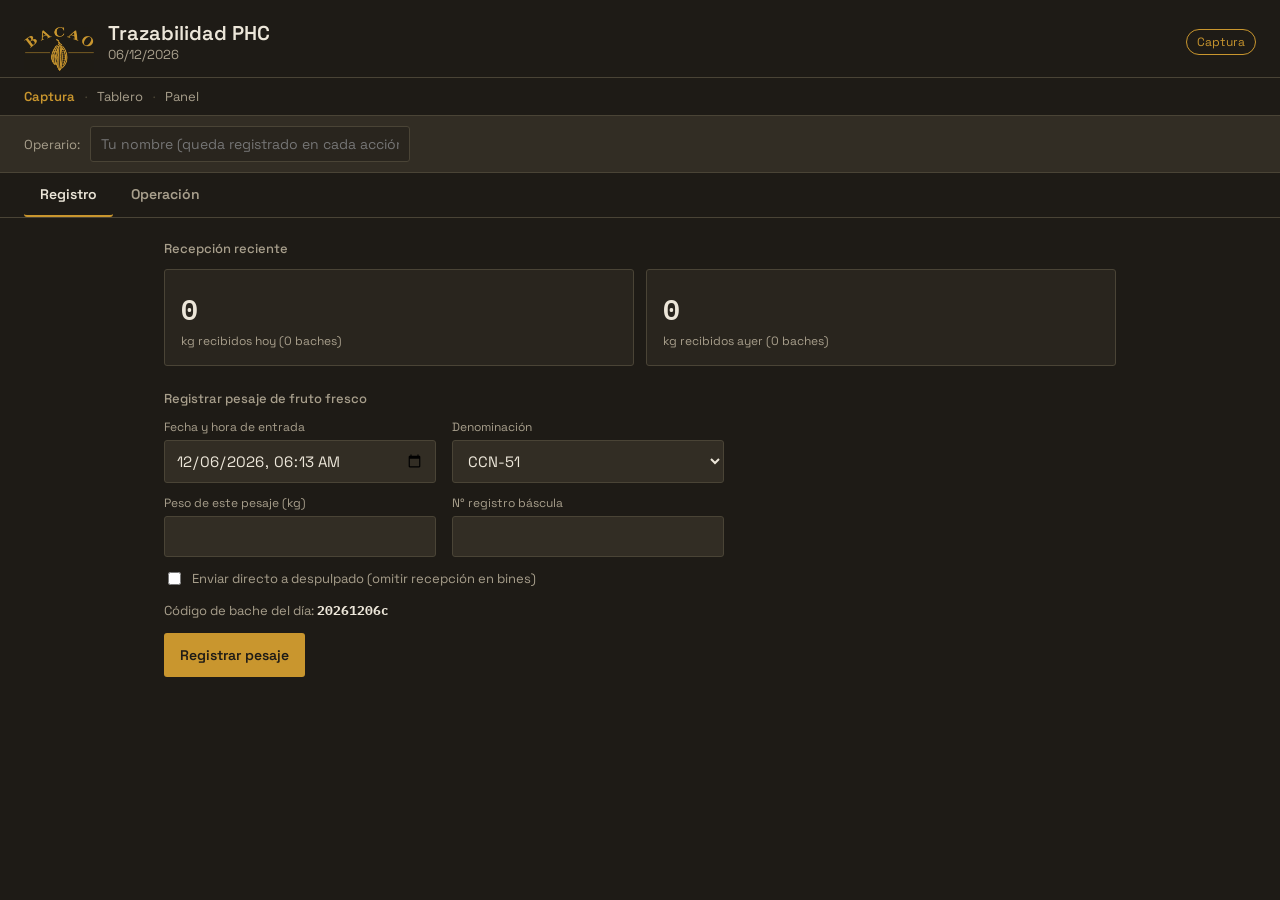
==== index.html @ 03322880 "Add files via upload" ====
<!DOCTYPE html>
<html lang="es">
<head>
<meta charset="UTF-8">
<meta name="viewport" content="width=device-width, initial-scale=1">
<title>Trazabilidad PHC — Captura</title>
<link rel="stylesheet" href="style.css">
<link rel="manifest" href="manifest.json">
<meta name="theme-color" content="#1E1B16">
<link rel="icon" href="icons/icono-192.png" type="image/png">
<link rel="apple-touch-icon" href="icons/icono-192.png">
</head>
<body>

<header>
  <div class="header-brand">
    <img src="logo-bacao.png" alt="Bacao" class="brand-logo">
    <div class="header-titles">
      <h1>Trazabilidad PHC</h1>
      <span class="sub" id="fecha-hoy"></span>
      <span class="sub" id="sync-status" style="color:var(--warn);"></span>
    </div>
  </div>
  <span class="page-role">Captura</span>
</header>

<div class="page-links">
  <a href="index.html" class="current">Captura</a>
  <span>·</span>
  <a href="tablero.html">Tablero</a>
  <span>·</span>
  <a href="panel.html">Panel</a>
</div>

<div class="operario-bar">
  <label for="operario-nombre">Operario:</label>
  <input type="text" id="operario-nombre" placeholder="Tu nombre (queda registrado en cada acción)">
</div>

<nav class="tabs">
  <button data-tab="registro" class="active">Registro</button>
  <button data-tab="operacion">Operación</button>
</nav>

<main>

  <div class="panel active" id="panel-registro">
    <p class="block-title">Recepción reciente</p>
    <div class="dash-grid" id="resumen-hoy-ayer" style="margin-bottom:24px;"></div>

    <p class="block-title">Registrar pesaje de fruto fresco</p>
    <div class="form-grid">
      <div class="field">
        <label>Fecha y hora de entrada</label>
        <input type="datetime-local" id="f-fecha">
      </div>
      <div class="field">
        <label>Denominación</label>
        <select id="f-denom">
          <option value="ccn51">CCN-51</option>
          <option value="aromatico">Aromático</option>
          <option value="upia">Upia</option>
        </select>
      </div>
      <div class="field">
        <label>Peso de este pesaje (kg)</label>
        <input type="number" id="f-peso" min="0" step="0.1">
      </div>
      <div class="field">
        <label>N° registro báscula</label>
        <input type="text" id="f-bascula">
      </div>
      <div style="grid-column:1/-1; display:flex; align-items:center; gap:8px; margin-bottom:12px;">
        <input type="checkbox" id="f-directo" style="width:auto;">
        <label for="f-directo" style="font-size:13px; color:var(--ink-dim);">Enviar directo a despulpado (omitir recepción en bines)</label>
      </div>
    </div>
    <div class="preview-codigo">Código de bache del día: <b id="codigo-preview">—</b></div>
    <div class="preview-codigo" id="bines-preview"></div>
    <div id="form-msg"></div>
    <button id="btn-registrar" style="margin-top:12px;">Registrar pesaje</button>
  </div>

  <div class="panel" id="panel-operacion">
    <p class="block-title">Flujo de inventario</p>
    <div style="overflow-x:auto; margin-bottom:26px;"><div id="flujo-svg"></div></div>

    <p class="block-title">Capacidad ocupada por unidad de proceso</p>
    <div id="cap-table" style="margin-bottom:28px;"></div>

    <p class="block-title">Baches por unidad de proceso (excesos de tiempo)</p>
    <div class="dash-grid" id="op-dash-grid" style="margin-bottom:28px;"></div>

    <p class="block-title" id="op-count">Baches activos</p>
    <div id="op-list"></div>
  </div>

</main>

<script src="shared.js"></script>
<script src="captura.js"></script>
<script>
  if('serviceWorker' in navigator){
    window.addEventListener('load', ()=>{
      navigator.serviceWorker.register('sw.js').catch(()=>{ /* si falla, la app sigue funcionando igual, solo sin modo offline */ });
    });
  }
</script>
</body>
</html>
---- style.css ----
@import url('https://fonts.googleapis.com/css2?family=Space+Grotesk:wght@400;500;600;700&family=IBM+Plex+Mono:wght@400;500;600&display=swap');

  :root{
    --bg: #1E1B16;
    --panel: #29251E;
    --panel-2: #322D24;
    --line: #4A4436;
    --ink: #ECE6D9;
    --ink-dim: #A89F8C;
    --amber: #C9962E;
    --c-ccn51: #B4602E;
    --c-aromatico: #C9962E;
    --c-upia: #6B7F4E;
    --ok: #6B7F4E;
    --warn: #C15A3E;
    --radius: 3px;
  }
  *{box-sizing:border-box;}
  body{
    margin:0; background:var(--bg); color:var(--ink);
    font-family:'Space Grotesk',sans-serif;
    min-height:100vh; padding-bottom:60px;
  }
  .mono{font-family:'IBM Plex Mono',monospace;}

  header{
    padding:20px 24px 0; border-bottom:1px solid var(--line);
    display:flex; justify-content:space-between; align-items:center; flex-wrap:wrap; gap:12px;
  }
  .header-brand{display:flex; align-items:center; gap:14px;}
  .brand-logo{height:44px; width:auto; display:block;}
  .header-titles{display:flex; flex-direction:column; padding-bottom:14px;}
  header h1{margin:0; font-size:20px; font-weight:600;}
  header .sub{color:var(--ink-dim); font-size:13px;}
  .page-role{
    font-size:12px; color:var(--amber); border:1px solid var(--amber);
    padding:4px 10px; border-radius:20px; white-space:nowrap; margin-bottom:14px;
  }
  .page-links{
    display:flex; gap:10px; align-items:center; padding:10px 24px;
    border-bottom:1px solid var(--line); font-size:13px;
  }
  .page-links a{color:var(--ink-dim); text-decoration:none;}
  .page-links a:hover{color:var(--ink);}
  .page-links a.current{color:var(--amber); font-weight:600;}
  .page-links span{color:var(--line);}

  .operario-bar{
    display:flex; align-items:center; gap:10px; padding:10px 24px;
    border-bottom:1px solid var(--line); background:var(--panel-2);
  }
  .operario-bar label{font-size:13px; color:var(--ink-dim); white-space:nowrap;}
  .operario-bar input{
    flex:1; max-width:320px; background:var(--panel); border:1px solid var(--line); color:var(--ink);
    padding:8px 10px; border-radius:var(--radius); font-size:14px; font-family:inherit;
  }

  nav.tabs{
    display:flex; gap:2px; padding:0 24px; border-bottom:1px solid var(--line);
    overflow-x:auto;
  }
  nav.tabs button{
    background:none; border:none; color:var(--ink-dim); padding:12px 16px;
    font-size:14px; font-family:inherit; cursor:pointer; border-bottom:2px solid transparent;
    white-space:nowrap;
  }
  nav.tabs button.active{color:var(--ink); border-bottom-color:var(--amber);}

  main{padding:22px 24px; max-width:1000px; margin:0 auto;}
  .panel{display:none;}
  .panel.active{display:block;}

  .block-title{font-size:13px; color:var(--ink-dim); margin:0 0 12px; font-weight:500;}
  .empty{color:var(--ink-dim); font-size:14px; padding:36px 0; text-align:center; border:1px dashed var(--line); border-radius:var(--radius);}

  .field{display:flex; flex-direction:column; gap:5px; margin-bottom:12px;}
  .field label{font-size:12px; color:var(--ink-dim);}
  .field input, .field select{
    background:var(--panel-2); border:1px solid var(--line); color:var(--ink);
    padding:10px 11px; border-radius:var(--radius); font-size:15px; font-family:inherit;
  }
  .field input:focus, .field select:focus{outline:1px solid var(--amber); border-color:var(--amber);}

  .form-grid{display:grid; grid-template-columns:1fr 1fr; gap:0 16px; max-width:560px;}
  @media (max-width:600px){ .form-grid{grid-template-columns:1fr;} }

  button{
    background:var(--amber); color:#1E1B16; border:none; padding:11px 16px;
    border-radius:var(--radius); font-weight:600; font-size:14px; cursor:pointer; font-family:inherit;
    min-height:44px;
  }
  button:hover{filter:brightness(1.08);}
  button.secondary{background:transparent; color:var(--ink); border:1px solid var(--line);}
  button.big{width:100%; font-size:16px; padding:16px; min-height:56px;}
  button:disabled{opacity:0.4; cursor:not-allowed;}
  button:focus-visible, input:focus-visible, select:focus-visible{outline:2px solid var(--amber);}

  .preview-codigo{font-size:13px; color:var(--ink-dim); margin-top:2px;}
  .preview-codigo b{color:var(--ink); font-family:'IBM Plex Mono',monospace;}

  .msg{font-size:13px; padding:9px 11px; border-radius:var(--radius); margin-top:10px;}
  .msg.err{background:rgba(193,90,62,0.18); color:#E3A87B;}
  .msg.ok{background:rgba(107,127,78,0.2); color:#B7CB8F;}

  .tag{font-size:11px; font-weight:600; padding:3px 8px; border-radius:2px; color:#1E1B16;}

  /* Operación */
  .op-list{display:flex; flex-direction:column; gap:10px;}
  .op-card{border:1px solid var(--line); border-radius:var(--radius); background:var(--panel); padding:16px; cursor:pointer;}
  .op-card.selected{border-color:var(--amber);}
  .op-top{display:flex; justify-content:space-between; align-items:center; gap:10px; flex-wrap:wrap;}
  .op-codigo{font-family:'IBM Plex Mono',monospace; font-size:16px;}
  .op-meta{color:var(--ink-dim); font-size:13px; margin-top:6px;}
  .op-dur{font-size:13px; margin-top:4px;}
  .op-dur.excedido{color:var(--warn); font-weight:600;}
  .op-dur.ok{color:var(--ink-dim);}

  .op-action{margin-top:14px; padding-top:14px; border-top:1px solid var(--line); display:flex; flex-direction:column; gap:12px;}
  .op-action .row{display:flex; gap:10px; flex-wrap:wrap;}
  .op-action .row .field{flex:1; min-width:160px; margin-bottom:0;}
  .op-preview{font-size:12.5px; color:var(--ink-dim);}
  .op-preview b{color:var(--ink); font-family:'IBM Plex Mono',monospace;}

  .aireacion-btns{display:flex; gap:10px; margin-top:6px;}
  .aireacion-btns button{flex:1;}
  .aireacion-btns button.done{background:var(--ok); color:#1E1B16;}

  /* Capacidad */
  .cap-row{display:grid; grid-template-columns:150px 1fr 150px; align-items:center; gap:12px; padding:9px 0; border-bottom:1px solid var(--panel-2); font-size:13px;}
  .cap-row:last-child{border-bottom:none;}
  .cap-bar{height:8px; border-radius:4px; background:var(--panel-2); overflow:hidden;}
  .cap-fill{height:100%;}
  .cap-text{text-align:right; font-family:'IBM Plex Mono',monospace; font-size:12.5px;}
  .cap-text.excedido{color:var(--warn); font-weight:600;}
  @media (max-width:600px){ .cap-row{grid-template-columns:110px 1fr 110px;} }

  /* Dashboard */
  .dash-grid{display:grid; grid-template-columns:repeat(auto-fit,minmax(160px,1fr)); gap:12px; margin-bottom:24px;}
  .dash-card{border:1px solid var(--line); border-radius:var(--radius); background:var(--panel); padding:16px;}
  .dash-card .n{font-size:28px; font-family:'IBM Plex Mono',monospace; font-weight:600;}
  .dash-card .label{font-size:12px; color:var(--ink-dim); margin-top:2px;}
  .dash-card .excedidos{font-size:12px; color:var(--warn); margin-top:8px;}
  .mapa-form{display:grid; grid-template-columns:repeat(auto-fit,minmax(140px,1fr)); gap:12px 16px; max-width:800px; margin-bottom:10px;}

  /* Proyección */
  table.proy{width:100%; border-collapse:collapse; font-size:12.5px;}
  table.proy th, table.proy td{border:1px solid var(--line); padding:8px 6px; text-align:center;}
  table.proy th{color:var(--ink-dim); font-weight:500; background:var(--panel-2);}
  table.proy td.codigo-col{font-family:'IBM Plex Mono',monospace; text-align:left; white-space:nowrap;}
  table.proy .proy-almacenado{color:var(--ok);}
  table.proy .proy-saturado{color:var(--warn); font-weight:600;}
  table.proy.trace td:first-child, table.proy.trace th:first-child{text-align:left;}

  /* LV */
  .tabs-lv{display:flex; gap:6px; margin-bottom:14px;}
  .tab-lv{padding:6px 12px; border-radius:2px; border:1px solid var(--line); background:transparent; color:var(--ink-dim); font-size:13px; cursor:pointer;}
  .tab-lv.active{border-color:var(--amber); color:var(--ink);}
  .lv-pool{border:1px solid var(--line); border-radius:var(--radius); background:var(--panel); padding:16px 18px;}
  .lv-pool-item{display:flex; align-items:center; gap:10px; padding:8px 0; border-bottom:1px solid var(--panel-2); font-size:13px;}
  .lv-pool-item:last-child{border-bottom:none;}
  .lv-total{display:flex; justify-content:space-between; align-items:center; margin-top:12px; padding-top:12px; border-top:1px solid var(--line); flex-wrap:wrap; gap:10px;}
  .lv-history{display:flex; flex-direction:column; gap:10px; margin-top:14px;}
  .lv-history-item{border:1px solid var(--line); border-radius:var(--radius); padding:12px 16px; background:var(--panel); display:flex; justify-content:space-between; align-items:center; flex-wrap:wrap; gap:8px;}
  .lv-history-item .codes{color:var(--ink-dim); font-size:12px; font-family:'IBM Plex Mono',monospace;}

  .section-gap{margin-top:32px;}

  .dash-header{display:flex; justify-content:space-between; align-items:flex-start; flex-wrap:wrap; gap:12px; margin-bottom:22px;}
  .dash-title{margin:0; font-size:19px; font-weight:600;}
  .dash-actions{display:flex; gap:8px; flex-wrap:wrap;}
  .report-card{background:var(--panel); border:1px solid var(--line); border-radius:4px; padding:20px 22px; margin-bottom:20px;}
  .report-card .block-title{margin-top:0;}
  .dash-card.kpi .n{color:var(--amber); font-size:32px;}

  @media print{
    body{background:#fff !important; color:#111 !important;}
    nav.tabs, header .sub, .admin-subtabs, button, input, select{display:none !important;}
    .panel{display:none !important;}
    #panel-dashboard{display:block !important;}
    .report-card, .dash-card{background:#fff !important; border:1px solid #999 !important; color:#111 !important; break-inside:avoid;}
    .dash-card .n, .dash-card .label, .block-title, .op-meta, .dash-title, h1, h2, p, span, div{color:#111 !important;}
    svg text{fill:#111 !important;}
    svg rect{fill:#888 !important;}
    svg line{stroke:#333 !important;}
  }

  .admin-subtabs{display:flex; gap:2px; border-bottom:1px solid var(--line); margin:22px 0 22px; overflow-x:auto;}
  .admin-tab{background:none; border:none; color:var(--ink-dim); padding:9px 14px; font-size:13px; font-family:inherit; cursor:pointer; border-bottom:2px solid transparent; white-space:nowrap;}
  .admin-tab.active{color:var(--ink); border-bottom-color:var(--amber);}
  .admin-panel{display:none;}
  .admin-panel.active{display:block;}
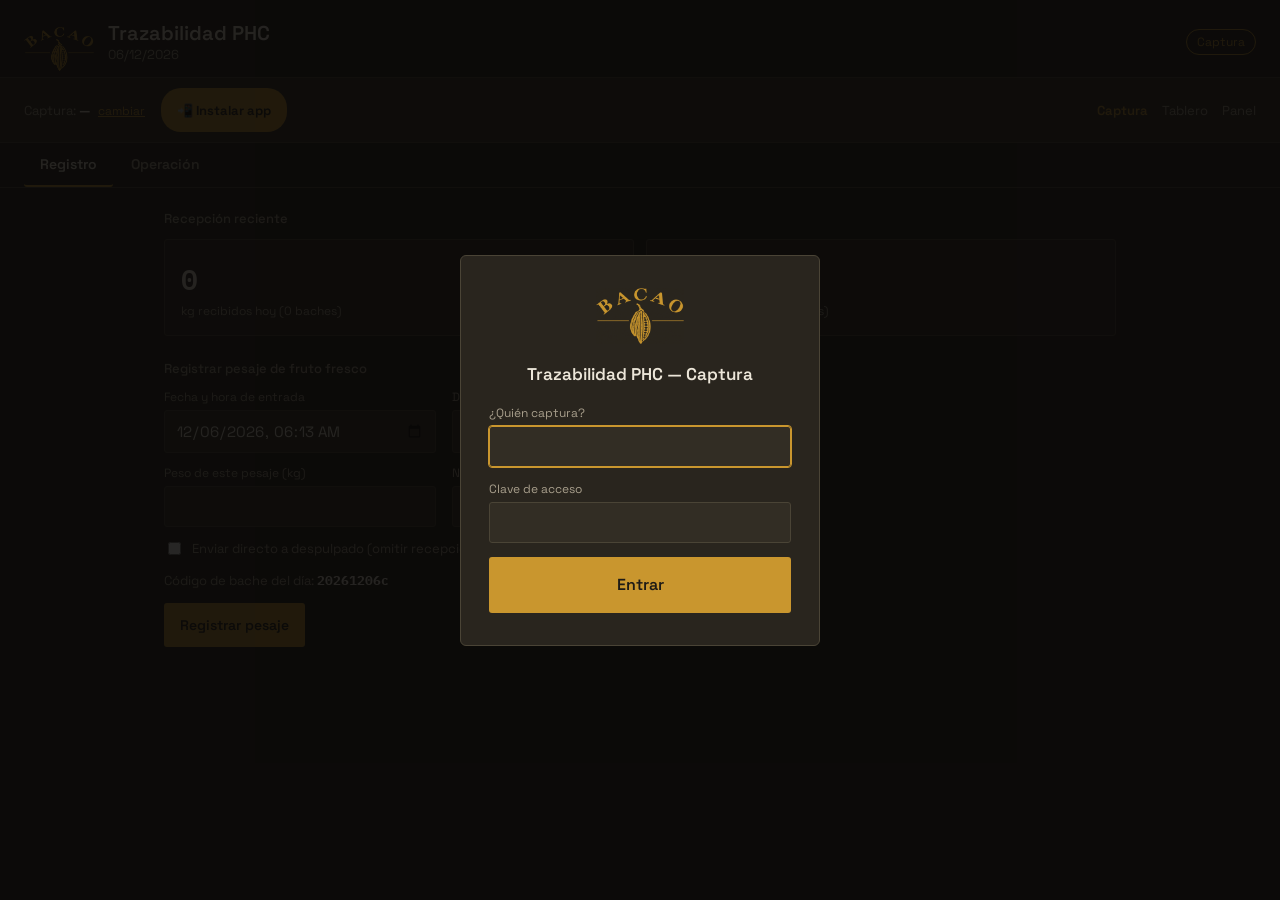
==== commit 8c6c0dd6: "Add files via upload" ====
--- a/index.html
+++ b/index.html
@@ -24,23 +24,32 @@
   <span class="page-role">Captura</span>
 </header>
 
-<div class="page-links">
-  <a href="index.html" class="current">Captura</a>
-  <span>·</span>
-  <a href="tablero.html">Tablero</a>
-  <span>·</span>
-  <a href="panel.html">Panel</a>
+<div class="action-bar">
+  <span class="operario-display">Captura: <b id="operario-display-nombre">—</b> <a href="#" id="btn-cambiar-operario">cambiar</a></span>
+  <button id="btn-instalar-app" class="btn-instalar">📲 Instalar app</button>
+  <nav class="page-links">
+    <a href="index.html" class="current">Captura</a>
+    <a href="tablero.html">Tablero</a>
+    <a href="panel.html">Panel</a>
+  </nav>
 </div>
 
-<div class="operario-bar">
-  <label for="operario-nombre">Operario:</label>
-  <input type="text" id="operario-nombre" placeholder="Tu nombre (queda registrado en cada acción)">
+<div id="gate-overlay" class="gate-overlay">
+  <div class="gate-card">
+    <img src="logo-bacao.png" alt="Bacao" class="gate-logo">
+    <h2>Trazabilidad PHC — Captura</h2>
+    <div class="field"><label>¿Quién captura?</label><input type="text" id="gate-operario" autocomplete="off"></div>
+    <div class="field"><label>Clave de acceso</label><input type="password" id="gate-clave" autocomplete="off"></div>
+    <div id="gate-msg"></div>
+    <button id="gate-btn" class="big">Entrar</button>
+  </div>
 </div>
 
 <nav class="tabs">
   <button data-tab="registro" class="active">Registro</button>
   <button data-tab="operacion">Operación</button>
 </nav>
+
 
 <main>
 
--- a/style.css
+++ b/style.css
@@ -36,24 +36,38 @@
     font-size:12px; color:var(--amber); border:1px solid var(--amber);
     padding:4px 10px; border-radius:20px; white-space:nowrap; margin-bottom:14px;
   }
+  .action-bar{
+    display:flex; align-items:center; gap:16px; flex-wrap:wrap;
+    padding:10px 24px; border-bottom:1px solid var(--line); background:var(--panel-2);
+  }
+  .operario-display{font-size:13px; color:var(--ink-dim); white-space:nowrap;}
+  .operario-display b{color:var(--ink);}
+  .operario-display a{color:var(--amber); text-decoration:underline; margin-left:4px; font-size:12px;}
+
+  .btn-instalar{
+    background:var(--amber); color:#1E1B16; border:none; padding:9px 16px;
+    border-radius:20px; font-weight:700; font-size:13px; cursor:pointer; white-space:nowrap;
+  }
+  .btn-instalar:hover{filter:brightness(1.08);}
+
   .page-links{
-    display:flex; gap:10px; align-items:center; padding:10px 24px;
-    border-bottom:1px solid var(--line); font-size:13px;
+    display:flex; gap:14px; align-items:center; font-size:13px; margin-left:auto;
   }
   .page-links a{color:var(--ink-dim); text-decoration:none;}
   .page-links a:hover{color:var(--ink);}
   .page-links a.current{color:var(--amber); font-weight:600;}
-  .page-links span{color:var(--line);}
-
-  .operario-bar{
-    display:flex; align-items:center; gap:10px; padding:10px 24px;
-    border-bottom:1px solid var(--line); background:var(--panel-2);
-  }
-  .operario-bar label{font-size:13px; color:var(--ink-dim); white-space:nowrap;}
-  .operario-bar input{
-    flex:1; max-width:320px; background:var(--panel); border:1px solid var(--line); color:var(--ink);
-    padding:8px 10px; border-radius:var(--radius); font-size:14px; font-family:inherit;
-  }
+
+  .gate-overlay{
+    display:none; position:fixed; inset:0; background:rgba(10,9,7,0.88);
+    align-items:center; justify-content:center; z-index:1000; padding:20px;
+  }
+  .gate-card{
+    background:var(--panel); border:1px solid var(--line); border-radius:6px;
+    padding:32px 28px; max-width:360px; width:100%; text-align:center;
+  }
+  .gate-logo{height:56px; margin-bottom:14px;}
+  .gate-card h2{margin:0 0 20px; font-size:17px; font-weight:600;}
+  .gate-card .field{text-align:left; margin-bottom:14px;}
 
   nav.tabs{
     display:flex; gap:2px; padding:0 24px; border-bottom:1px solid var(--line);
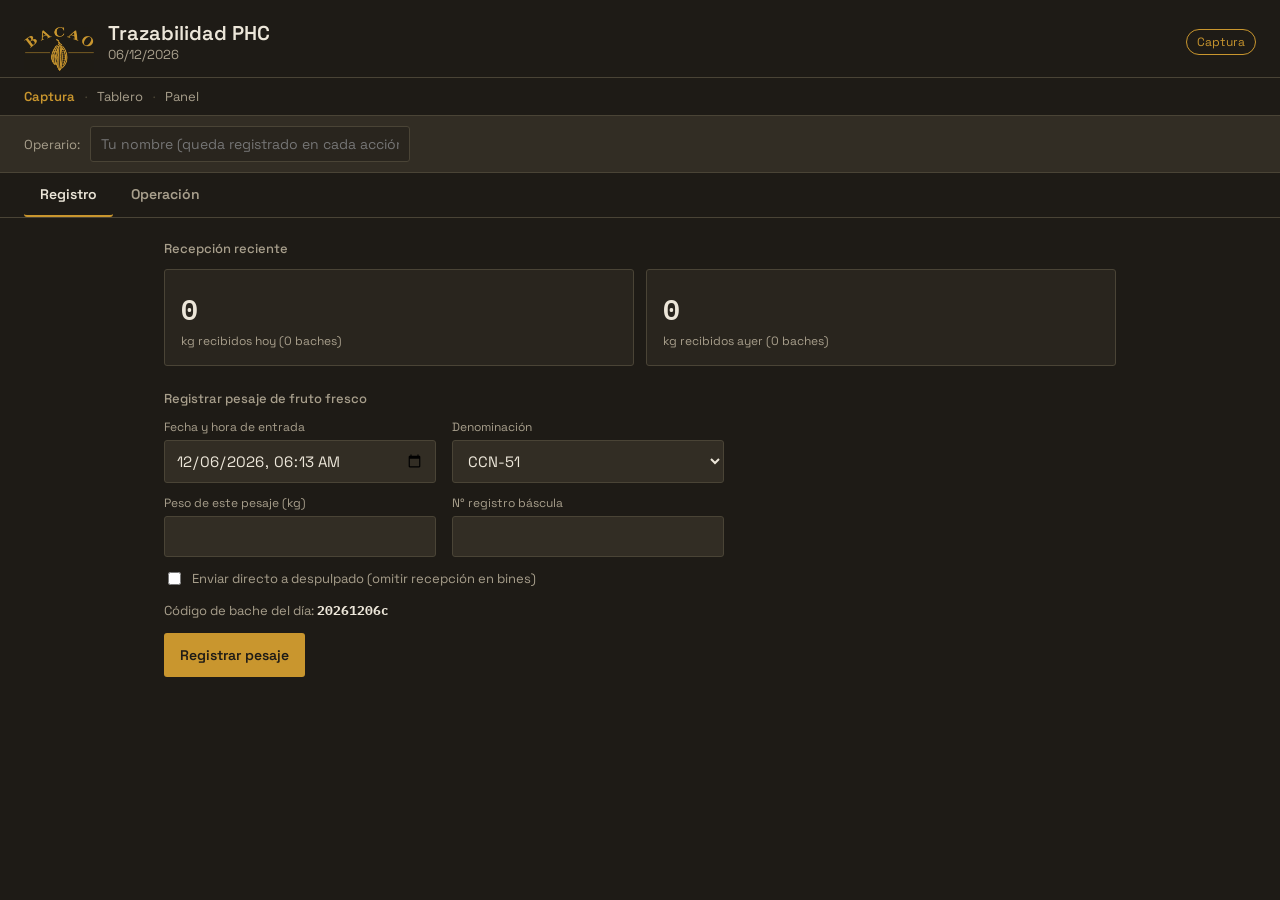
==== commit 07d691c9: "Add files via upload" ====
--- a/index.html
+++ b/index.html
@@ -24,32 +24,23 @@
   <span class="page-role">Captura</span>
 </header>
 
-<div class="action-bar">
-  <span class="operario-display">Captura: <b id="operario-display-nombre">—</b> <a href="#" id="btn-cambiar-operario">cambiar</a></span>
-  <button id="btn-instalar-app" class="btn-instalar">📲 Instalar app</button>
-  <nav class="page-links">
-    <a href="index.html" class="current">Captura</a>
-    <a href="tablero.html">Tablero</a>
-    <a href="panel.html">Panel</a>
-  </nav>
+<div class="page-links">
+  <a href="index.html" class="current">Captura</a>
+  <span>·</span>
+  <a href="tablero.html">Tablero</a>
+  <span>·</span>
+  <a href="panel.html">Panel</a>
 </div>
 
-<div id="gate-overlay" class="gate-overlay">
-  <div class="gate-card">
-    <img src="logo-bacao.png" alt="Bacao" class="gate-logo">
-    <h2>Trazabilidad PHC — Captura</h2>
-    <div class="field"><label>¿Quién captura?</label><input type="text" id="gate-operario" autocomplete="off"></div>
-    <div class="field"><label>Clave de acceso</label><input type="password" id="gate-clave" autocomplete="off"></div>
-    <div id="gate-msg"></div>
-    <button id="gate-btn" class="big">Entrar</button>
-  </div>
+<div class="operario-bar">
+  <label for="operario-nombre">Operario:</label>
+  <input type="text" id="operario-nombre" placeholder="Tu nombre (queda registrado en cada acción)">
 </div>
 
 <nav class="tabs">
   <button data-tab="registro" class="active">Registro</button>
   <button data-tab="operacion">Operación</button>
 </nav>
-
 
 <main>
 
--- a/style.css
+++ b/style.css
@@ -36,38 +36,24 @@
     font-size:12px; color:var(--amber); border:1px solid var(--amber);
     padding:4px 10px; border-radius:20px; white-space:nowrap; margin-bottom:14px;
   }
-  .action-bar{
-    display:flex; align-items:center; gap:16px; flex-wrap:wrap;
-    padding:10px 24px; border-bottom:1px solid var(--line); background:var(--panel-2);
-  }
-  .operario-display{font-size:13px; color:var(--ink-dim); white-space:nowrap;}
-  .operario-display b{color:var(--ink);}
-  .operario-display a{color:var(--amber); text-decoration:underline; margin-left:4px; font-size:12px;}
-
-  .btn-instalar{
-    background:var(--amber); color:#1E1B16; border:none; padding:9px 16px;
-    border-radius:20px; font-weight:700; font-size:13px; cursor:pointer; white-space:nowrap;
-  }
-  .btn-instalar:hover{filter:brightness(1.08);}
-
   .page-links{
-    display:flex; gap:14px; align-items:center; font-size:13px; margin-left:auto;
+    display:flex; gap:10px; align-items:center; padding:10px 24px;
+    border-bottom:1px solid var(--line); font-size:13px;
   }
   .page-links a{color:var(--ink-dim); text-decoration:none;}
   .page-links a:hover{color:var(--ink);}
   .page-links a.current{color:var(--amber); font-weight:600;}
+  .page-links span{color:var(--line);}
 
-  .gate-overlay{
-    display:none; position:fixed; inset:0; background:rgba(10,9,7,0.88);
-    align-items:center; justify-content:center; z-index:1000; padding:20px;
+  .operario-bar{
+    display:flex; align-items:center; gap:10px; padding:10px 24px;
+    border-bottom:1px solid var(--line); background:var(--panel-2);
   }
-  .gate-card{
-    background:var(--panel); border:1px solid var(--line); border-radius:6px;
-    padding:32px 28px; max-width:360px; width:100%; text-align:center;
+  .operario-bar label{font-size:13px; color:var(--ink-dim); white-space:nowrap;}
+  .operario-bar input{
+    flex:1; max-width:320px; background:var(--panel); border:1px solid var(--line); color:var(--ink);
+    padding:8px 10px; border-radius:var(--radius); font-size:14px; font-family:inherit;
   }
-  .gate-logo{height:56px; margin-bottom:14px;}
-  .gate-card h2{margin:0 0 20px; font-size:17px; font-weight:600;}
-  .gate-card .field{text-align:left; margin-bottom:14px;}
 
   nav.tabs{
     display:flex; gap:2px; padding:0 24px; border-bottom:1px solid var(--line);
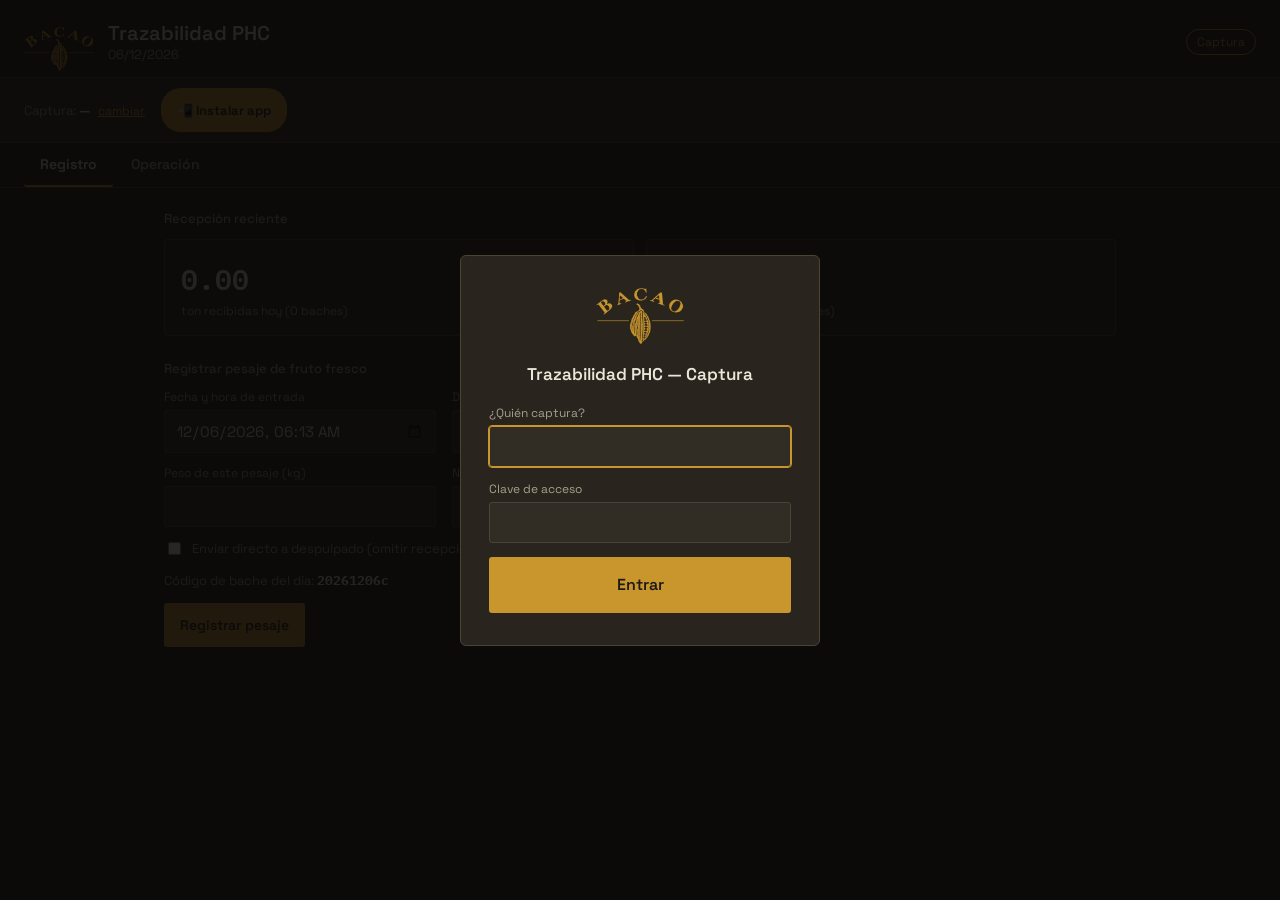
==== commit 6ef3f061: "Add files via upload" ====
--- a/index.html
+++ b/index.html
@@ -24,23 +24,27 @@
   <span class="page-role">Captura</span>
 </header>
 
-<div class="page-links">
-  <a href="index.html" class="current">Captura</a>
-  <span>·</span>
-  <a href="tablero.html">Tablero</a>
-  <span>·</span>
-  <a href="panel.html">Panel</a>
+<div class="action-bar">
+  <span class="operario-display">Captura: <b id="operario-display-nombre">—</b> <a href="#" id="btn-cambiar-operario">cambiar</a></span>
+  <button id="btn-instalar-app" class="btn-instalar">📲 Instalar app</button>
 </div>
 
-<div class="operario-bar">
-  <label for="operario-nombre">Operario:</label>
-  <input type="text" id="operario-nombre" placeholder="Tu nombre (queda registrado en cada acción)">
+<div id="gate-overlay" class="gate-overlay">
+  <div class="gate-card">
+    <img src="logo-bacao.png" alt="Bacao" class="gate-logo">
+    <h2>Trazabilidad PHC — Captura</h2>
+    <div class="field"><label>¿Quién captura?</label><input type="text" id="gate-operario" autocomplete="off"></div>
+    <div class="field"><label>Clave de acceso</label><input type="password" id="gate-clave" autocomplete="off"></div>
+    <div id="gate-msg"></div>
+    <button id="gate-btn" class="big">Entrar</button>
+  </div>
 </div>
 
 <nav class="tabs">
   <button data-tab="registro" class="active">Registro</button>
   <button data-tab="operacion">Operación</button>
 </nav>
+
 
 <main>
 
--- a/style.css
+++ b/style.css
@@ -36,24 +36,38 @@
     font-size:12px; color:var(--amber); border:1px solid var(--amber);
     padding:4px 10px; border-radius:20px; white-space:nowrap; margin-bottom:14px;
   }
+  .action-bar{
+    display:flex; align-items:center; gap:16px; flex-wrap:wrap;
+    padding:10px 24px; border-bottom:1px solid var(--line); background:var(--panel-2);
+  }
+  .operario-display{font-size:13px; color:var(--ink-dim); white-space:nowrap;}
+  .operario-display b{color:var(--ink);}
+  .operario-display a{color:var(--amber); text-decoration:underline; margin-left:4px; font-size:12px;}
+
+  .btn-instalar{
+    background:var(--amber); color:#1E1B16; border:none; padding:9px 16px;
+    border-radius:20px; font-weight:700; font-size:13px; cursor:pointer; white-space:nowrap;
+  }
+  .btn-instalar:hover{filter:brightness(1.08);}
+
   .page-links{
-    display:flex; gap:10px; align-items:center; padding:10px 24px;
-    border-bottom:1px solid var(--line); font-size:13px;
+    display:flex; gap:14px; align-items:center; font-size:13px; margin-left:auto;
   }
   .page-links a{color:var(--ink-dim); text-decoration:none;}
   .page-links a:hover{color:var(--ink);}
   .page-links a.current{color:var(--amber); font-weight:600;}
-  .page-links span{color:var(--line);}
-
-  .operario-bar{
-    display:flex; align-items:center; gap:10px; padding:10px 24px;
-    border-bottom:1px solid var(--line); background:var(--panel-2);
-  }
-  .operario-bar label{font-size:13px; color:var(--ink-dim); white-space:nowrap;}
-  .operario-bar input{
-    flex:1; max-width:320px; background:var(--panel); border:1px solid var(--line); color:var(--ink);
-    padding:8px 10px; border-radius:var(--radius); font-size:14px; font-family:inherit;
-  }
+
+  .gate-overlay{
+    display:none; position:fixed; inset:0; background:rgba(10,9,7,0.88);
+    align-items:center; justify-content:center; z-index:1000; padding:20px;
+  }
+  .gate-card{
+    background:var(--panel); border:1px solid var(--line); border-radius:6px;
+    padding:32px 28px; max-width:360px; width:100%; text-align:center;
+  }
+  .gate-logo{height:56px; margin-bottom:14px;}
+  .gate-card h2{margin:0 0 20px; font-size:17px; font-weight:600;}
+  .gate-card .field{text-align:left; margin-bottom:14px;}
 
   nav.tabs{
     display:flex; gap:2px; padding:0 24px; border-bottom:1px solid var(--line);
@@ -113,7 +127,7 @@
   .op-meta{color:var(--ink-dim); font-size:13px; margin-top:6px;}
   .op-dur{font-size:13px; margin-top:4px;}
   .op-dur.excedido{color:var(--warn); font-weight:600;}
-  .op-dur.ok{color:var(--ink-dim);}
+  .op-dur.ok{color:var(--ok); font-weight:600;}
 
   .op-action{margin-top:14px; padding-top:14px; border-top:1px solid var(--line); display:flex; flex-direction:column; gap:12px;}
   .op-action .row{display:flex; gap:10px; flex-wrap:wrap;}
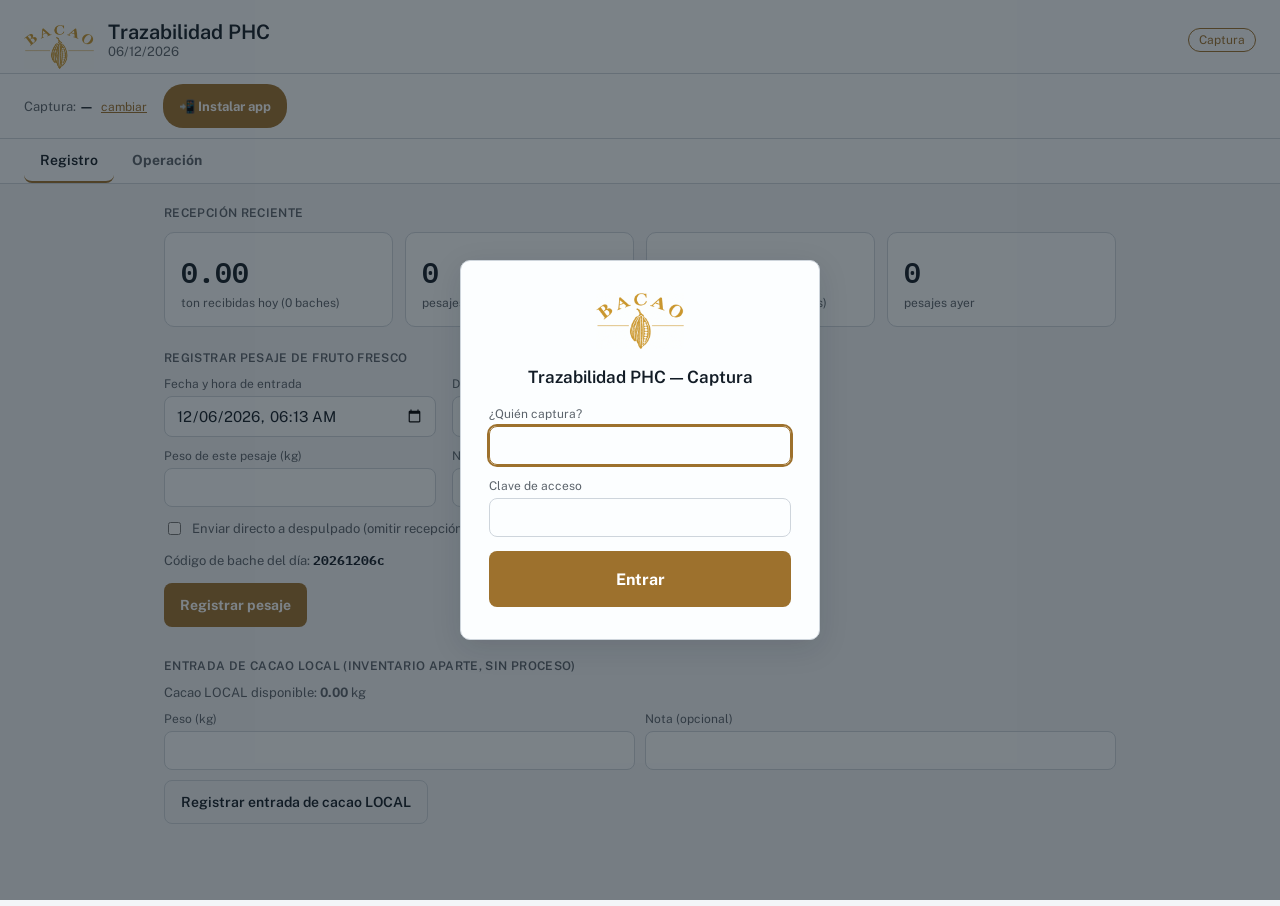
==== commit af531776: "Add files via upload" ====
--- a/index.html
+++ b/index.html
@@ -83,6 +83,17 @@
     <div class="preview-codigo" id="bines-preview"></div>
     <div id="form-msg"></div>
     <button id="btn-registrar" style="margin-top:12px;">Registrar pesaje</button>
+
+    <div class="section-gap">
+      <p class="block-title">Entrada de cacao LOCAL (inventario aparte, sin proceso)</p>
+      <p class="op-meta" style="margin-bottom:12px;">Cacao LOCAL disponible: <b id="cacao-local-total">0.00</b> kg</p>
+      <div class="row" style="display:flex; gap:10px; flex-wrap:wrap;">
+        <div class="field" style="flex:1; min-width:160px; margin-bottom:0;"><label>Peso (kg)</label><input type="number" id="local-peso" min="0" step="0.1"></div>
+        <div class="field" style="flex:1; min-width:160px; margin-bottom:0;"><label>Nota (opcional)</label><input type="text" id="local-nota"></div>
+      </div>
+      <div id="local-msg"></div>
+      <button class="secondary" id="btn-registrar-local" style="margin-top:10px;">Registrar entrada de cacao LOCAL</button>
+    </div>
   </div>
 
   <div class="panel" id="panel-operacion">
--- a/style.css
+++ b/style.css
@@ -1,24 +1,24 @@
-@import url('https://fonts.googleapis.com/css2?family=Space+Grotesk:wght@400;500;600;700&family=IBM+Plex+Mono:wght@400;500;600&display=swap');
+@import url('https://fonts.googleapis.com/css2?family=Public+Sans:wght@400;500;600;700&family=IBM+Plex+Mono:wght@400;500;600&display=swap');
 
   :root{
-    --bg: #1E1B16;
-    --panel: #29251E;
-    --panel-2: #322D24;
-    --line: #4A4436;
-    --ink: #ECE6D9;
-    --ink-dim: #A89F8C;
-    --amber: #C9962E;
-    --c-ccn51: #B4602E;
-    --c-aromatico: #C9962E;
-    --c-upia: #6B7F4E;
-    --ok: #6B7F4E;
-    --warn: #C15A3E;
-    --radius: 3px;
+    --bg: #f3f5f8;
+    --panel: #fcfeff;
+    --panel-2: #eef1f5;
+    --line: #ced5dc;
+    --ink: #121c26;
+    --ink-dim: #5b636b;
+    --amber: #9d712d;
+    --c-ccn51: #b5652c;
+    --c-aromatico: #2f6b3e;
+    --c-upia: #3b6e8f;
+    --ok: #2f7a3d;
+    --warn: #b23a2e;
+    --radius: 10px;
   }
   *{box-sizing:border-box;}
   body{
     margin:0; background:var(--bg); color:var(--ink);
-    font-family:'Space Grotesk',sans-serif;
+    font-family:'Public Sans',system-ui,sans-serif;
     min-height:100vh; padding-bottom:60px;
   }
   .mono{font-family:'IBM Plex Mono',monospace;}
@@ -26,11 +26,12 @@
   header{
     padding:20px 24px 0; border-bottom:1px solid var(--line);
     display:flex; justify-content:space-between; align-items:center; flex-wrap:wrap; gap:12px;
+    background:var(--panel);
   }
   .header-brand{display:flex; align-items:center; gap:14px;}
   .brand-logo{height:44px; width:auto; display:block;}
   .header-titles{display:flex; flex-direction:column; padding-bottom:14px;}
-  header h1{margin:0; font-size:20px; font-weight:600;}
+  header h1{margin:0; font-size:20px; font-weight:600; color:var(--ink);}
   header .sub{color:var(--ink-dim); font-size:13px;}
   .page-role{
     font-size:12px; color:var(--amber); border:1px solid var(--amber);
@@ -38,14 +39,14 @@
   }
   .action-bar{
     display:flex; align-items:center; gap:16px; flex-wrap:wrap;
-    padding:10px 24px; border-bottom:1px solid var(--line); background:var(--panel-2);
+    padding:10px 24px; border-bottom:1px solid var(--line); background:var(--panel);
   }
   .operario-display{font-size:13px; color:var(--ink-dim); white-space:nowrap;}
   .operario-display b{color:var(--ink);}
   .operario-display a{color:var(--amber); text-decoration:underline; margin-left:4px; font-size:12px;}
 
   .btn-instalar{
-    background:var(--amber); color:#1E1B16; border:none; padding:9px 16px;
+    background:var(--amber); color:#fff; border:none; padding:9px 16px;
     border-radius:20px; font-weight:700; font-size:13px; cursor:pointer; white-space:nowrap;
   }
   .btn-instalar:hover{filter:brightness(1.08);}
@@ -58,53 +59,54 @@
   .page-links a.current{color:var(--amber); font-weight:600;}
 
   .gate-overlay{
-    display:none; position:fixed; inset:0; background:rgba(10,9,7,0.88);
+    display:none; position:fixed; inset:0; background:rgba(18,28,38,0.55);
     align-items:center; justify-content:center; z-index:1000; padding:20px;
   }
   .gate-card{
-    background:var(--panel); border:1px solid var(--line); border-radius:6px;
+    background:var(--panel); border:1px solid var(--line); border-radius:var(--radius);
     padding:32px 28px; max-width:360px; width:100%; text-align:center;
+    box-shadow:0 8px 30px rgba(18,28,38,0.12);
   }
   .gate-logo{height:56px; margin-bottom:14px;}
-  .gate-card h2{margin:0 0 20px; font-size:17px; font-weight:600;}
+  .gate-card h2{margin:0 0 20px; font-size:17px; font-weight:600; color:var(--ink);}
   .gate-card .field{text-align:left; margin-bottom:14px;}
 
   nav.tabs{
     display:flex; gap:2px; padding:0 24px; border-bottom:1px solid var(--line);
-    overflow-x:auto;
+    overflow-x:auto; background:var(--panel);
   }
   nav.tabs button{
     background:none; border:none; color:var(--ink-dim); padding:12px 16px;
     font-size:14px; font-family:inherit; cursor:pointer; border-bottom:2px solid transparent;
     white-space:nowrap;
   }
-  nav.tabs button.active{color:var(--ink); border-bottom-color:var(--amber);}
+  nav.tabs button.active{color:var(--ink); font-weight:600; border-bottom-color:var(--amber);}
 
   main{padding:22px 24px; max-width:1000px; margin:0 auto;}
   .panel{display:none;}
   .panel.active{display:block;}
 
-  .block-title{font-size:13px; color:var(--ink-dim); margin:0 0 12px; font-weight:500;}
+  .block-title{font-size:12px; color:var(--ink-dim); margin:0 0 12px; font-weight:600; text-transform:uppercase; letter-spacing:0.03em;}
   .empty{color:var(--ink-dim); font-size:14px; padding:36px 0; text-align:center; border:1px dashed var(--line); border-radius:var(--radius);}
 
   .field{display:flex; flex-direction:column; gap:5px; margin-bottom:12px;}
   .field label{font-size:12px; color:var(--ink-dim);}
   .field input, .field select{
-    background:var(--panel-2); border:1px solid var(--line); color:var(--ink);
-    padding:10px 11px; border-radius:var(--radius); font-size:15px; font-family:inherit;
-  }
-  .field input:focus, .field select:focus{outline:1px solid var(--amber); border-color:var(--amber);}
+    background:var(--panel); border:1px solid var(--line); color:var(--ink);
+    padding:10px 11px; border-radius:8px; font-size:15px; font-family:inherit;
+  }
+  .field input:focus, .field select:focus{outline:2px solid var(--amber); border-color:var(--amber);}
 
   .form-grid{display:grid; grid-template-columns:1fr 1fr; gap:0 16px; max-width:560px;}
   @media (max-width:600px){ .form-grid{grid-template-columns:1fr;} }
 
   button{
-    background:var(--amber); color:#1E1B16; border:none; padding:11px 16px;
-    border-radius:var(--radius); font-weight:600; font-size:14px; cursor:pointer; font-family:inherit;
+    background:var(--amber); color:#fff; border:none; padding:11px 16px;
+    border-radius:8px; font-weight:700; font-size:14px; cursor:pointer; font-family:inherit;
     min-height:44px;
   }
   button:hover{filter:brightness(1.08);}
-  button.secondary{background:transparent; color:var(--ink); border:1px solid var(--line);}
+  button.secondary{background:transparent; color:var(--ink); border:1px solid var(--line); font-weight:600;}
   button.big{width:100%; font-size:16px; padding:16px; min-height:56px;}
   button:disabled{opacity:0.4; cursor:not-allowed;}
   button:focus-visible, input:focus-visible, select:focus-visible{outline:2px solid var(--amber);}
@@ -112,16 +114,16 @@
   .preview-codigo{font-size:13px; color:var(--ink-dim); margin-top:2px;}
   .preview-codigo b{color:var(--ink); font-family:'IBM Plex Mono',monospace;}
 
-  .msg{font-size:13px; padding:9px 11px; border-radius:var(--radius); margin-top:10px;}
-  .msg.err{background:rgba(193,90,62,0.18); color:#E3A87B;}
-  .msg.ok{background:rgba(107,127,78,0.2); color:#B7CB8F;}
-
-  .tag{font-size:11px; font-weight:600; padding:3px 8px; border-radius:2px; color:#1E1B16;}
+  .msg{font-size:13px; padding:9px 11px; border-radius:8px; margin-top:10px;}
+  .msg.err{background:#fbe9e7; color:#8a2c22;}
+  .msg.ok{background:#e6f2e7; color:#215c2b;}
+
+  .tag{font-size:11px; font-weight:700; padding:3px 8px; border-radius:20px; color:#fff;}
 
   /* Operación */
   .op-list{display:flex; flex-direction:column; gap:10px;}
   .op-card{border:1px solid var(--line); border-radius:var(--radius); background:var(--panel); padding:16px; cursor:pointer;}
-  .op-card.selected{border-color:var(--amber);}
+  .op-card.selected{border-color:var(--amber); box-shadow:0 0 0 1px var(--amber);}
   .op-top{display:flex; justify-content:space-between; align-items:center; gap:10px; flex-wrap:wrap;}
   .op-codigo{font-family:'IBM Plex Mono',monospace; font-size:16px;}
   .op-meta{color:var(--ink-dim); font-size:13px; margin-top:6px;}
@@ -137,7 +139,7 @@
 
   .aireacion-btns{display:flex; gap:10px; margin-top:6px;}
   .aireacion-btns button{flex:1;}
-  .aireacion-btns button.done{background:var(--ok); color:#1E1B16;}
+  .aireacion-btns button.done{background:var(--ok); color:#fff;}
 
   /* Capacidad */
   .cap-row{display:grid; grid-template-columns:150px 1fr 150px; align-items:center; gap:12px; padding:9px 0; border-bottom:1px solid var(--panel-2); font-size:13px;}
@@ -151,7 +153,7 @@
   /* Dashboard */
   .dash-grid{display:grid; grid-template-columns:repeat(auto-fit,minmax(160px,1fr)); gap:12px; margin-bottom:24px;}
   .dash-card{border:1px solid var(--line); border-radius:var(--radius); background:var(--panel); padding:16px;}
-  .dash-card .n{font-size:28px; font-family:'IBM Plex Mono',monospace; font-weight:600;}
+  .dash-card .n{font-size:28px; font-family:'IBM Plex Mono',monospace; font-weight:600; color:var(--ink);}
   .dash-card .label{font-size:12px; color:var(--ink-dim); margin-top:2px;}
   .dash-card .excedidos{font-size:12px; color:var(--warn); margin-top:8px;}
   .mapa-form{display:grid; grid-template-columns:repeat(auto-fit,minmax(140px,1fr)); gap:12px 16px; max-width:800px; margin-bottom:10px;}
@@ -159,7 +161,7 @@
   /* Proyección */
   table.proy{width:100%; border-collapse:collapse; font-size:12.5px;}
   table.proy th, table.proy td{border:1px solid var(--line); padding:8px 6px; text-align:center;}
-  table.proy th{color:var(--ink-dim); font-weight:500; background:var(--panel-2);}
+  table.proy th{color:var(--ink-dim); font-weight:600; background:var(--panel-2);}
   table.proy td.codigo-col{font-family:'IBM Plex Mono',monospace; text-align:left; white-space:nowrap;}
   table.proy .proy-almacenado{color:var(--ok);}
   table.proy .proy-saturado{color:var(--warn); font-weight:600;}
@@ -167,8 +169,8 @@
 
   /* LV */
   .tabs-lv{display:flex; gap:6px; margin-bottom:14px;}
-  .tab-lv{padding:6px 12px; border-radius:2px; border:1px solid var(--line); background:transparent; color:var(--ink-dim); font-size:13px; cursor:pointer;}
-  .tab-lv.active{border-color:var(--amber); color:var(--ink);}
+  .tab-lv{padding:6px 12px; border-radius:20px; border:1px solid var(--line); background:transparent; color:var(--ink-dim); font-size:13px; cursor:pointer;}
+  .tab-lv.active{border-color:var(--amber); color:var(--ink); font-weight:600;}
   .lv-pool{border:1px solid var(--line); border-radius:var(--radius); background:var(--panel); padding:16px 18px;}
   .lv-pool-item{display:flex; align-items:center; gap:10px; padding:8px 0; border-bottom:1px solid var(--panel-2); font-size:13px;}
   .lv-pool-item:last-child{border-bottom:none;}
@@ -180,9 +182,9 @@
   .section-gap{margin-top:32px;}
 
   .dash-header{display:flex; justify-content:space-between; align-items:flex-start; flex-wrap:wrap; gap:12px; margin-bottom:22px;}
-  .dash-title{margin:0; font-size:19px; font-weight:600;}
+  .dash-title{margin:0; font-size:19px; font-weight:700; color:var(--ink);}
   .dash-actions{display:flex; gap:8px; flex-wrap:wrap;}
-  .report-card{background:var(--panel); border:1px solid var(--line); border-radius:4px; padding:20px 22px; margin-bottom:20px;}
+  .report-card{background:var(--panel); border:1px solid var(--line); border-radius:var(--radius); padding:20px 22px; margin-bottom:20px;}
   .report-card .block-title{margin-top:0;}
   .dash-card.kpi .n{color:var(--amber); font-size:32px;}
 
@@ -200,6 +202,6 @@
 
   .admin-subtabs{display:flex; gap:2px; border-bottom:1px solid var(--line); margin:22px 0 22px; overflow-x:auto;}
   .admin-tab{background:none; border:none; color:var(--ink-dim); padding:9px 14px; font-size:13px; font-family:inherit; cursor:pointer; border-bottom:2px solid transparent; white-space:nowrap;}
-  .admin-tab.active{color:var(--ink); border-bottom-color:var(--amber);}
+  .admin-tab.active{color:var(--ink); font-weight:600; border-bottom-color:var(--amber);}
   .admin-panel{display:none;}
   .admin-panel.active{display:block;}
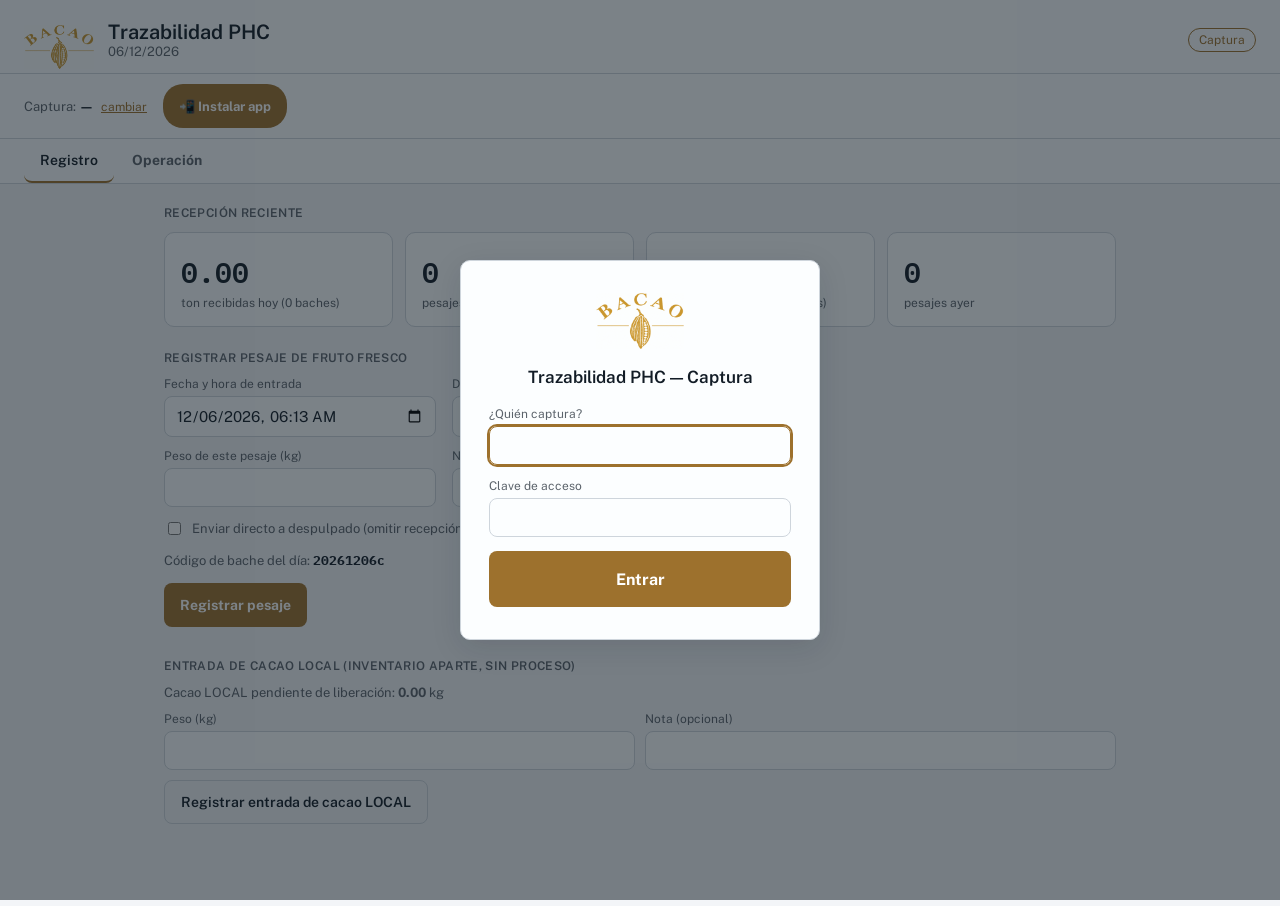
==== commit c08393d3: "Add files via upload" ====
--- a/index.html
+++ b/index.html
@@ -86,7 +86,7 @@
 
     <div class="section-gap">
       <p class="block-title">Entrada de cacao LOCAL (inventario aparte, sin proceso)</p>
-      <p class="op-meta" style="margin-bottom:12px;">Cacao LOCAL disponible: <b id="cacao-local-total">0.00</b> kg</p>
+      <p class="op-meta" style="margin-bottom:12px;">Cacao LOCAL pendiente de liberación: <b id="cacao-local-total">0.00</b> kg</p>
       <div class="row" style="display:flex; gap:10px; flex-wrap:wrap;">
         <div class="field" style="flex:1; min-width:160px; margin-bottom:0;"><label>Peso (kg)</label><input type="number" id="local-peso" min="0" step="0.1"></div>
         <div class="field" style="flex:1; min-width:160px; margin-bottom:0;"><label>Nota (opcional)</label><input type="text" id="local-nota"></div>
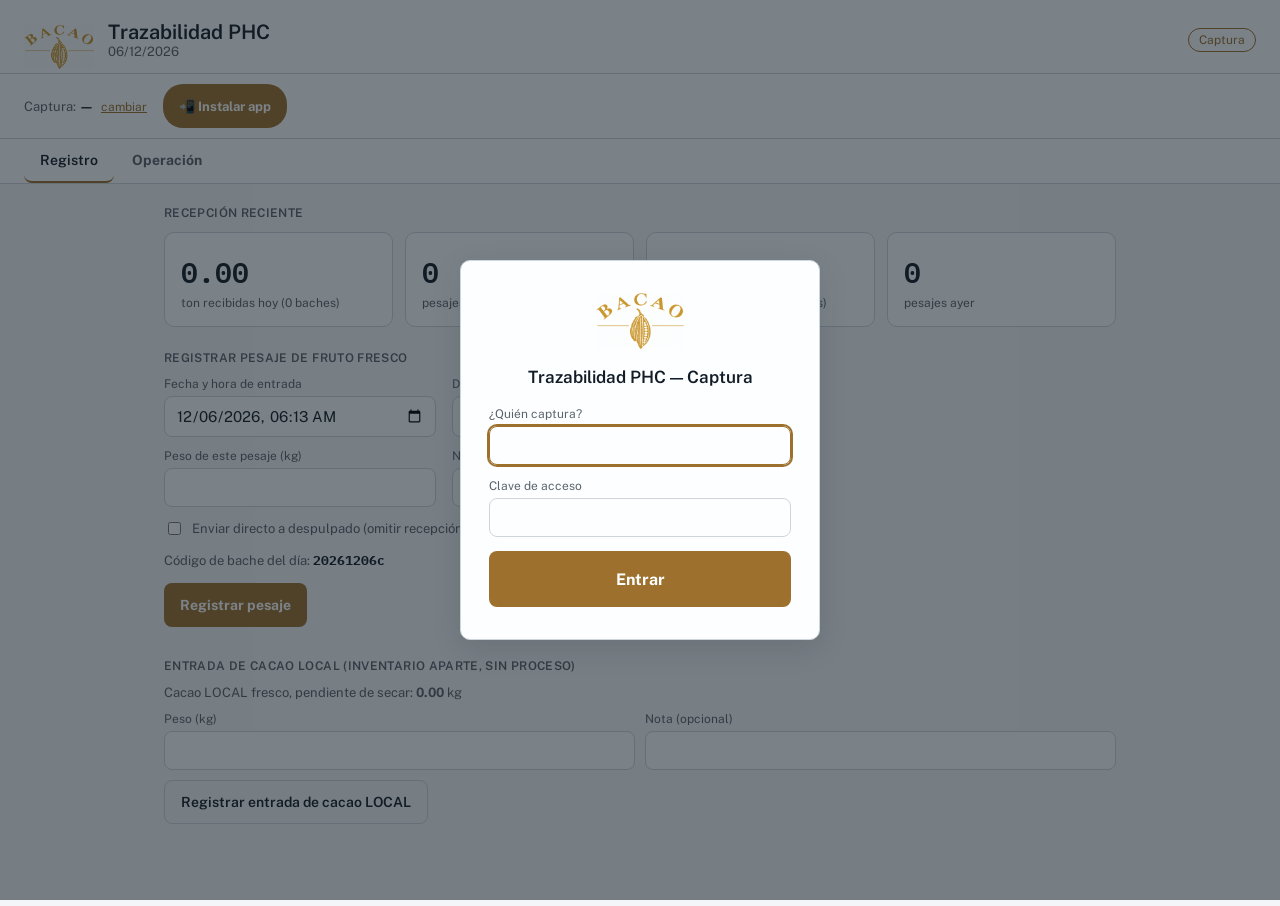
==== commit f2bbf26a: "Add files via upload" ====
--- a/index.html
+++ b/index.html
@@ -86,7 +86,7 @@
 
     <div class="section-gap">
       <p class="block-title">Entrada de cacao LOCAL (inventario aparte, sin proceso)</p>
-      <p class="op-meta" style="margin-bottom:12px;">Cacao LOCAL pendiente de liberación: <b id="cacao-local-total">0.00</b> kg</p>
+      <p class="op-meta" style="margin-bottom:12px;">Cacao LOCAL fresco, pendiente de secar: <b id="cacao-local-total">0.00</b> kg</p>
       <div class="row" style="display:flex; gap:10px; flex-wrap:wrap;">
         <div class="field" style="flex:1; min-width:160px; margin-bottom:0;"><label>Peso (kg)</label><input type="number" id="local-peso" min="0" step="0.1"></div>
         <div class="field" style="flex:1; min-width:160px; margin-bottom:0;"><label>Nota (opcional)</label><input type="text" id="local-nota"></div>
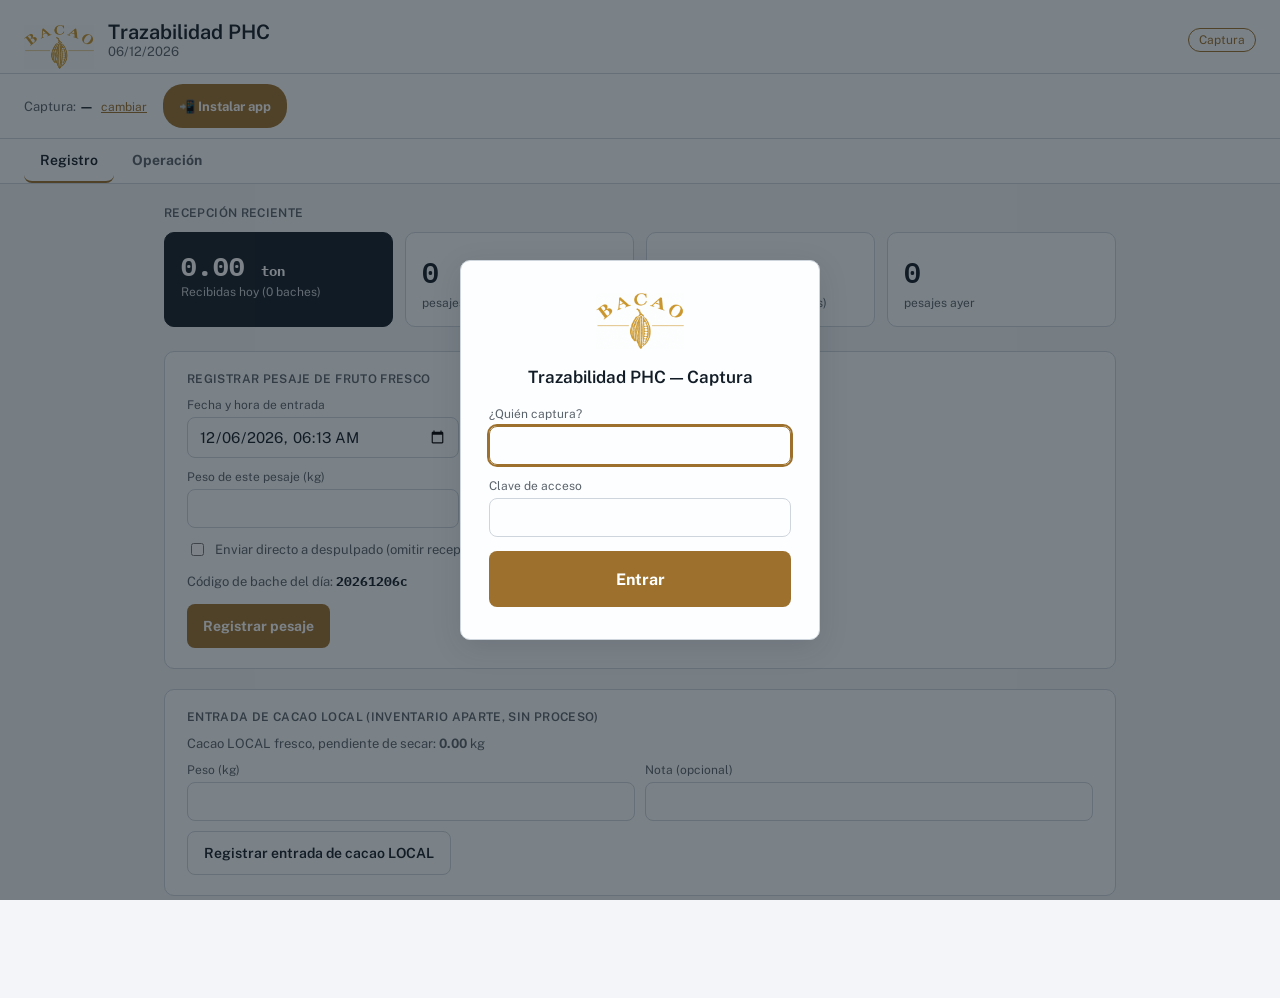
==== commit 8cec6caa: "Add files via upload" ====
--- a/index.html
+++ b/index.html
@@ -52,40 +52,42 @@
     <p class="block-title">Recepción reciente</p>
     <div class="dash-grid" id="resumen-hoy-ayer" style="margin-bottom:24px;"></div>
 
-    <p class="block-title">Registrar pesaje de fruto fresco</p>
-    <div class="form-grid">
-      <div class="field">
-        <label>Fecha y hora de entrada</label>
-        <input type="datetime-local" id="f-fecha">
+    <div class="report-card">
+      <p class="block-title" style="margin-top:0;">Registrar pesaje de fruto fresco</p>
+      <div class="form-grid">
+        <div class="field">
+          <label>Fecha y hora de entrada</label>
+          <input type="datetime-local" id="f-fecha">
+        </div>
+        <div class="field">
+          <label>Denominación</label>
+          <select id="f-denom">
+            <option value="ccn51">CCN-51</option>
+            <option value="aromatico">Aromático</option>
+            <option value="upia">Upia</option>
+          </select>
+        </div>
+        <div class="field">
+          <label>Peso de este pesaje (kg)</label>
+          <input type="number" id="f-peso" min="0" step="0.1">
+        </div>
+        <div class="field">
+          <label>N° registro báscula</label>
+          <input type="text" id="f-bascula">
+        </div>
+        <div style="grid-column:1/-1; display:flex; align-items:center; gap:8px; margin-bottom:12px;">
+          <input type="checkbox" id="f-directo" style="width:auto;">
+          <label for="f-directo" style="font-size:13px; color:var(--ink-dim);">Enviar directo a despulpado (omitir recepción en bines)</label>
+        </div>
       </div>
-      <div class="field">
-        <label>Denominación</label>
-        <select id="f-denom">
-          <option value="ccn51">CCN-51</option>
-          <option value="aromatico">Aromático</option>
-          <option value="upia">Upia</option>
-        </select>
-      </div>
-      <div class="field">
-        <label>Peso de este pesaje (kg)</label>
-        <input type="number" id="f-peso" min="0" step="0.1">
-      </div>
-      <div class="field">
-        <label>N° registro báscula</label>
-        <input type="text" id="f-bascula">
-      </div>
-      <div style="grid-column:1/-1; display:flex; align-items:center; gap:8px; margin-bottom:12px;">
-        <input type="checkbox" id="f-directo" style="width:auto;">
-        <label for="f-directo" style="font-size:13px; color:var(--ink-dim);">Enviar directo a despulpado (omitir recepción en bines)</label>
-      </div>
+      <div class="preview-codigo">Código de bache del día: <b id="codigo-preview">—</b></div>
+      <div class="preview-codigo" id="bines-preview"></div>
+      <div id="form-msg"></div>
+      <button id="btn-registrar" style="margin-top:12px;">Registrar pesaje</button>
     </div>
-    <div class="preview-codigo">Código de bache del día: <b id="codigo-preview">—</b></div>
-    <div class="preview-codigo" id="bines-preview"></div>
-    <div id="form-msg"></div>
-    <button id="btn-registrar" style="margin-top:12px;">Registrar pesaje</button>
 
-    <div class="section-gap">
-      <p class="block-title">Entrada de cacao LOCAL (inventario aparte, sin proceso)</p>
+    <div class="report-card">
+      <p class="block-title" style="margin-top:0;">Entrada de cacao LOCAL (inventario aparte, sin proceso)</p>
       <p class="op-meta" style="margin-bottom:12px;">Cacao LOCAL fresco, pendiente de secar: <b id="cacao-local-total">0.00</b> kg</p>
       <div class="row" style="display:flex; gap:10px; flex-wrap:wrap;">
         <div class="field" style="flex:1; min-width:160px; margin-bottom:0;"><label>Peso (kg)</label><input type="number" id="local-peso" min="0" step="0.1"></div>
@@ -97,11 +99,15 @@
   </div>
 
   <div class="panel" id="panel-operacion">
-    <p class="block-title">Flujo de inventario</p>
-    <div style="overflow-x:auto; margin-bottom:26px;"><div id="flujo-svg"></div></div>
+    <div class="report-card">
+      <p class="block-title" style="margin-top:0;">Flujo de inventario</p>
+      <div id="flujo-svg"></div>
+    </div>
 
-    <p class="block-title">Capacidad ocupada por unidad de proceso</p>
-    <div id="cap-table" style="margin-bottom:28px;"></div>
+    <div class="report-card">
+      <p class="block-title" style="margin-top:0;">Capacidad ocupada por unidad de proceso</p>
+      <div id="cap-table"></div>
+    </div>
 
     <p class="block-title">Baches por unidad de proceso (excesos de tiempo)</p>
     <div class="dash-grid" id="op-dash-grid" style="margin-bottom:28px;"></div>
--- a/style.css
+++ b/style.css
@@ -8,6 +8,9 @@
     --ink: #121c26;
     --ink-dim: #5b636b;
     --amber: #9d712d;
+    --amber-1: #f1e3cf;
+    --amber-2: #e2c393;
+    --amber-3: #c99a51;
     --c-ccn51: #b5652c;
     --c-aromatico: #2f6b3e;
     --c-upia: #3b6e8f;
@@ -160,10 +163,10 @@
 
   /* Proyección */
   table.proy{width:100%; border-collapse:collapse; font-size:12.5px;}
-  table.proy th, table.proy td{border:1px solid var(--line); padding:8px 6px; text-align:center;}
-  table.proy th{color:var(--ink-dim); font-weight:600; background:var(--panel-2);}
-  table.proy td.codigo-col{font-family:'IBM Plex Mono',monospace; text-align:left; white-space:nowrap;}
-  table.proy .proy-almacenado{color:var(--ok);}
+  table.proy th, table.proy td{padding:9px 8px; text-align:center; border-bottom:1px solid var(--panel-2);}
+  table.proy th{color:var(--ink-dim); font-weight:600; font-size:11px;}
+  table.proy td.codigo-col{font-family:'IBM Plex Mono',monospace; text-align:left; white-space:nowrap; padding-left:8px;}
+  table.proy .proy-almacenado{color:var(--ok); font-weight:600;}
   table.proy .proy-saturado{color:var(--warn); font-weight:600;}
   table.proy.trace td:first-child, table.proy.trace th:first-child{text-align:left;}
 
@@ -200,8 +203,117 @@
     svg line{stroke:#333 !important;}
   }
 
-  .admin-subtabs{display:flex; gap:2px; border-bottom:1px solid var(--line); margin:22px 0 22px; overflow-x:auto;}
-  .admin-tab{background:none; border:none; color:var(--ink-dim); padding:9px 14px; font-size:13px; font-family:inherit; cursor:pointer; border-bottom:2px solid transparent; white-space:nowrap;}
+  .admin-subtabs{display:flex; gap:2px; border-bottom:1px solid var(--line); margin:22px 0 22px; overflow-x:auto; align-items:center;}
+  .admin-tab{background:none; border:none; color:var(--ink-dim); padding:9px 14px; font-size:13px; font-family:inherit; cursor:pointer; border-bottom:2px solid transparent; white-space:nowrap; display:flex; align-items:center; gap:6px;}
   .admin-tab.active{color:var(--ink); font-weight:600; border-bottom-color:var(--amber);}
+  .admin-tab .badge{background:var(--warn); color:#fff; font-size:10px; font-weight:700; padding:1px 6px; border-radius:20px;}
+  .admin-tab .badge.muted{background:var(--panel-2); color:var(--ink-dim);}
+  .admin-tabs-divider{width:1px; align-self:stretch; background:var(--line); margin:6px 6px;}
   .admin-panel{display:none;}
   .admin-panel.active{display:block;}
+
+  /* ---------- Barra de identificación fija (Panel) ---------- */
+  .idbar{
+    position:sticky; top:0; z-index:20; background:var(--ink); color:#fff;
+    padding:12px 24px; display:flex; align-items:center; gap:12px; flex-wrap:wrap;
+  }
+  .idbar .who{font-size:13px; opacity:.85;}
+  .idbar .name{font-weight:700; font-size:14px;}
+  .idbar input{
+    background:rgba(255,255,255,.1); border:1px solid rgba(255,255,255,.25); color:#fff;
+    padding:7px 10px; border-radius:8px; font-size:13px; font-family:inherit; min-width:200px;
+  }
+  .idbar input::placeholder{color:rgba(255,255,255,.55);}
+  .idbar a{color:var(--amber-2,#e2c393); font-size:12px; text-decoration:underline; margin-left:2px; cursor:pointer;}
+  .idbar .role{margin-left:auto; font-size:11px; background:rgba(255,255,255,.12); padding:4px 10px; border-radius:20px; white-space:nowrap;}
+
+  /* ---------- Tiras de estadísticas rápidas ---------- */
+  .stat-row{display:flex; gap:10px; flex-wrap:wrap; margin-bottom:18px;}
+  .stat{flex:1; min-width:120px; background:var(--panel); border:1px solid var(--line); border-radius:var(--radius); padding:14px 16px;}
+  .stat .n{font-family:'IBM Plex Mono',monospace; font-weight:700; font-size:22px;}
+  .stat .n.warn{color:var(--warn);}
+
+  /* ---------- Tarjetas colapsables genéricas (cola de liberación) ---------- */
+  .queue-card{background:var(--panel); border:1px solid var(--line); border-radius:var(--radius); margin-bottom:10px; overflow:hidden;}
+  .queue-head{display:flex; align-items:center; gap:10px; padding:13px 16px; cursor:pointer; border-left:4px solid var(--amber-3,#c99a51); flex-wrap:wrap;}
+  .queue-head .code{font-weight:600; font-size:14px;}
+  .queue-head .meta{font-size:12px; color:var(--ink-dim); flex:1;}
+  .queue-head .chev{color:var(--ink-dim); transition:transform .15s; margin-left:auto;}
+  .queue-card.open .chev{transform:rotate(90deg);}
+  .queue-body{display:none; padding:0 16px 16px; border-top:1px solid var(--line);}
+  .queue-card.open .queue-body{display:block;}
+
+  /* ---------- Grupos colapsables (seguimiento de tiempo, configuración) ---------- */
+  .stage-group{border:1px solid var(--line); border-radius:var(--radius); background:var(--panel); margin-bottom:8px; overflow:hidden;}
+  .stage-group summary{list-style:none; cursor:pointer; padding:11px 16px; display:flex; align-items:center; gap:10px; font-weight:600; font-size:13px;}
+  .stage-group summary::-webkit-details-marker{display:none;}
+  .stage-group summary .count{margin-left:auto; font-weight:400; color:var(--ink-dim); font-size:12px;}
+  .stage-group.warn summary{border-left:4px solid var(--warn); padding-left:12px;}
+  .stage-item{display:flex; justify-content:space-between; align-items:center; gap:10px; padding:9px 16px; border-top:1px solid var(--panel-2); font-size:12.5px; flex-wrap:wrap;}
+
+  .settings-group{border:1px solid var(--line); border-radius:var(--radius); background:var(--panel); margin-bottom:8px; overflow:hidden;}
+  .settings-group summary{list-style:none; cursor:pointer; padding:13px 16px; font-weight:600; font-size:13.5px; display:flex; align-items:center; gap:8px; color:var(--ink-dim);}
+  .settings-group summary::-webkit-details-marker{display:none;}
+  .settings-group summary:hover{color:var(--ink);}
+  .settings-body{padding:4px 16px 16px; border-top:1px solid var(--panel-2);}
+  .setting-row{display:flex; align-items:center; justify-content:space-between; padding:10px 0; border-bottom:1px dashed var(--panel-2); gap:16px; flex-wrap:wrap;}
+  .setting-row:last-child{border-bottom:none;}
+  .setting-row .lbl{font-size:13px;}
+  .setting-row .lbl .sub{display:block; font-size:11px; color:var(--ink-dim); margin-top:1px;}
+  .setting-row input{width:110px; border:1px solid var(--line); border-radius:8px; padding:7px 9px; font-family:'IBM Plex Mono',monospace; font-size:13px; text-align:right;}
+
+  .tool-row{display:flex; align-items:center; justify-content:space-between; padding:11px 0; border-bottom:1px solid var(--panel-2); gap:12px; flex-wrap:wrap;}
+  .tool-row:last-child{border-bottom:none;}
+  .tool-row .t{font-size:13px;} .tool-row .t .sub{display:block; font-size:11px; color:var(--ink-dim);}
+
+  /* ---------- Embudo / flujo (Inventario, Dashboard, mini-flujo Panel) ---------- */
+  .pipe-wrap{overflow-x:auto; margin-bottom:6px;}
+  .pipe{display:flex; border-radius:10px; overflow:hidden; min-width:460px;}
+  .pipe.mini{min-width:0;}
+  .pipe-seg{flex:1; padding:14px; color:#fff; position:relative; white-space:nowrap; min-width:92px;}
+  .pipe-seg .n{font-family:'IBM Plex Mono',monospace; font-weight:700; font-size:16px; display:block; white-space:nowrap;}
+  .pipe-seg .l{font-size:10.5px; opacity:.92; margin-top:1px; display:block; white-space:normal;}
+  .pipe-seg.despachado{background:var(--panel-2); color:var(--ink-dim);}
+  .pipe-arrow{display:flex; align-items:center; justify-content:center; color:var(--ink-dim); font-size:13px; padding:0 2px; background:var(--bg);}
+  .pipe-detail{display:flex; gap:14px; flex-wrap:wrap; font-size:11.5px; color:var(--ink-dim); margin-bottom:6px;}
+
+  /* ---------- Hero KPI oscuro (Dashboard, Inventario) ---------- */
+  .hero-kpi{background:var(--ink); border:1px solid var(--ink); border-radius:var(--radius); padding:16px;}
+  .hero-kpi .n{color:#fff; font-family:'IBM Plex Mono',monospace; font-weight:700; font-size:26px;}
+  .hero-kpi .label{color:#c9ccd1; font-size:12px; margin-top:2px;}
+  .hero-check{font-size:11.5px; color:var(--ok); background:#e6f2e7; border-radius:20px; padding:4px 11px; white-space:nowrap; font-weight:600; display:inline-block;}
+
+  /* ---------- Donut con leyenda de 2 líneas ---------- */
+  .donut-row{display:flex; align-items:center; gap:20px; flex-wrap:wrap;}
+  .donut-legend{flex:1; min-width:160px; display:flex; flex-direction:column; gap:8px;}
+  .donut-legend .row{font-size:12.5px;}
+  .donut-legend .label-line{display:flex; align-items:center; gap:8px; font-weight:600;}
+  .donut-legend .dot{width:9px; height:9px; border-radius:50%; flex-shrink:0; display:inline-block;}
+  .donut-legend .row .pct{margin-left:17px; color:var(--ink-dim); font-family:'IBM Plex Mono',monospace; font-size:11.5px; display:block; margin-top:1px;}
+
+  /* ---------- Hero total en bodega (Inventario) ---------- */
+  .inv-hero{background:var(--panel); border:1px solid var(--line); border-radius:14px; padding:22px 24px; margin-bottom:22px;}
+  .inv-hero-top{display:flex; justify-content:space-between; align-items:flex-start; flex-wrap:wrap; gap:14px; margin-bottom:16px;}
+  .inv-hero-label{font-size:13px; color:var(--ink-dim); margin-bottom:5px;}
+  .inv-hero-num{font-size:36px; font-weight:700; font-family:'IBM Plex Mono',monospace; line-height:1;}
+  .inv-hero-num span{font-size:16px; color:var(--ink-dim); font-weight:500; margin-left:6px;}
+  .inv-hero-bar{height:10px; border-radius:6px; overflow:hidden; display:flex; background:var(--panel-2); margin-bottom:10px;}
+  .inv-hero-bar div{height:100%;}
+  .inv-hero-legend{display:flex; gap:16px; flex-wrap:wrap; font-size:12px; color:var(--ink-dim);}
+  .inv-hero-legend span{display:inline-flex; align-items:center; gap:6px;}
+  .inv-hero-legend .dot{width:8px; height:8px; border-radius:50%; display:inline-block;}
+
+  /* ---------- Otros inventarios (secundarios, tratamiento distinto) ---------- */
+  .other-grid{display:grid; grid-template-columns:repeat(auto-fit,minmax(150px,1fr)); gap:12px;}
+  .other-card{background:var(--panel-2); border:1px solid var(--line); border-radius:var(--radius); padding:16px;}
+  .other-card .n{font-family:'IBM Plex Mono',monospace; font-size:22px; font-weight:700;}
+  .other-card .l{font-size:11.5px; color:var(--ink-dim); margin-top:3px; line-height:1.4;}
+  .other-card .sub-l{font-size:10.5px; color:var(--ink-dim); margin-top:6px; padding-top:6px; border-top:1px dashed var(--line);}
+  table.heat{width:100%; border-collapse:collapse; font-size:12px;}
+  table.heat th, table.heat td{padding:9px 8px; text-align:center; border-bottom:1px solid var(--panel-2);}
+  table.heat th{color:var(--ink-dim); font-weight:600; font-size:11px;}
+  table.heat td:first-child, table.heat th:first-child{text-align:left; font-weight:600; white-space:nowrap; position:sticky; left:0; background:var(--panel);}
+  table.heat td.cell{font-family:'IBM Plex Mono',monospace; font-weight:600; color:#fff;}
+  .heat-wrap{overflow-x:auto;}
+  .heat-legend{display:flex; gap:14px; margin-top:12px; font-size:11px; color:var(--ink-dim); flex-wrap:wrap;}
+  .heat-legend i{width:10px; height:10px; border-radius:3px; display:inline-block; margin-right:5px;}
